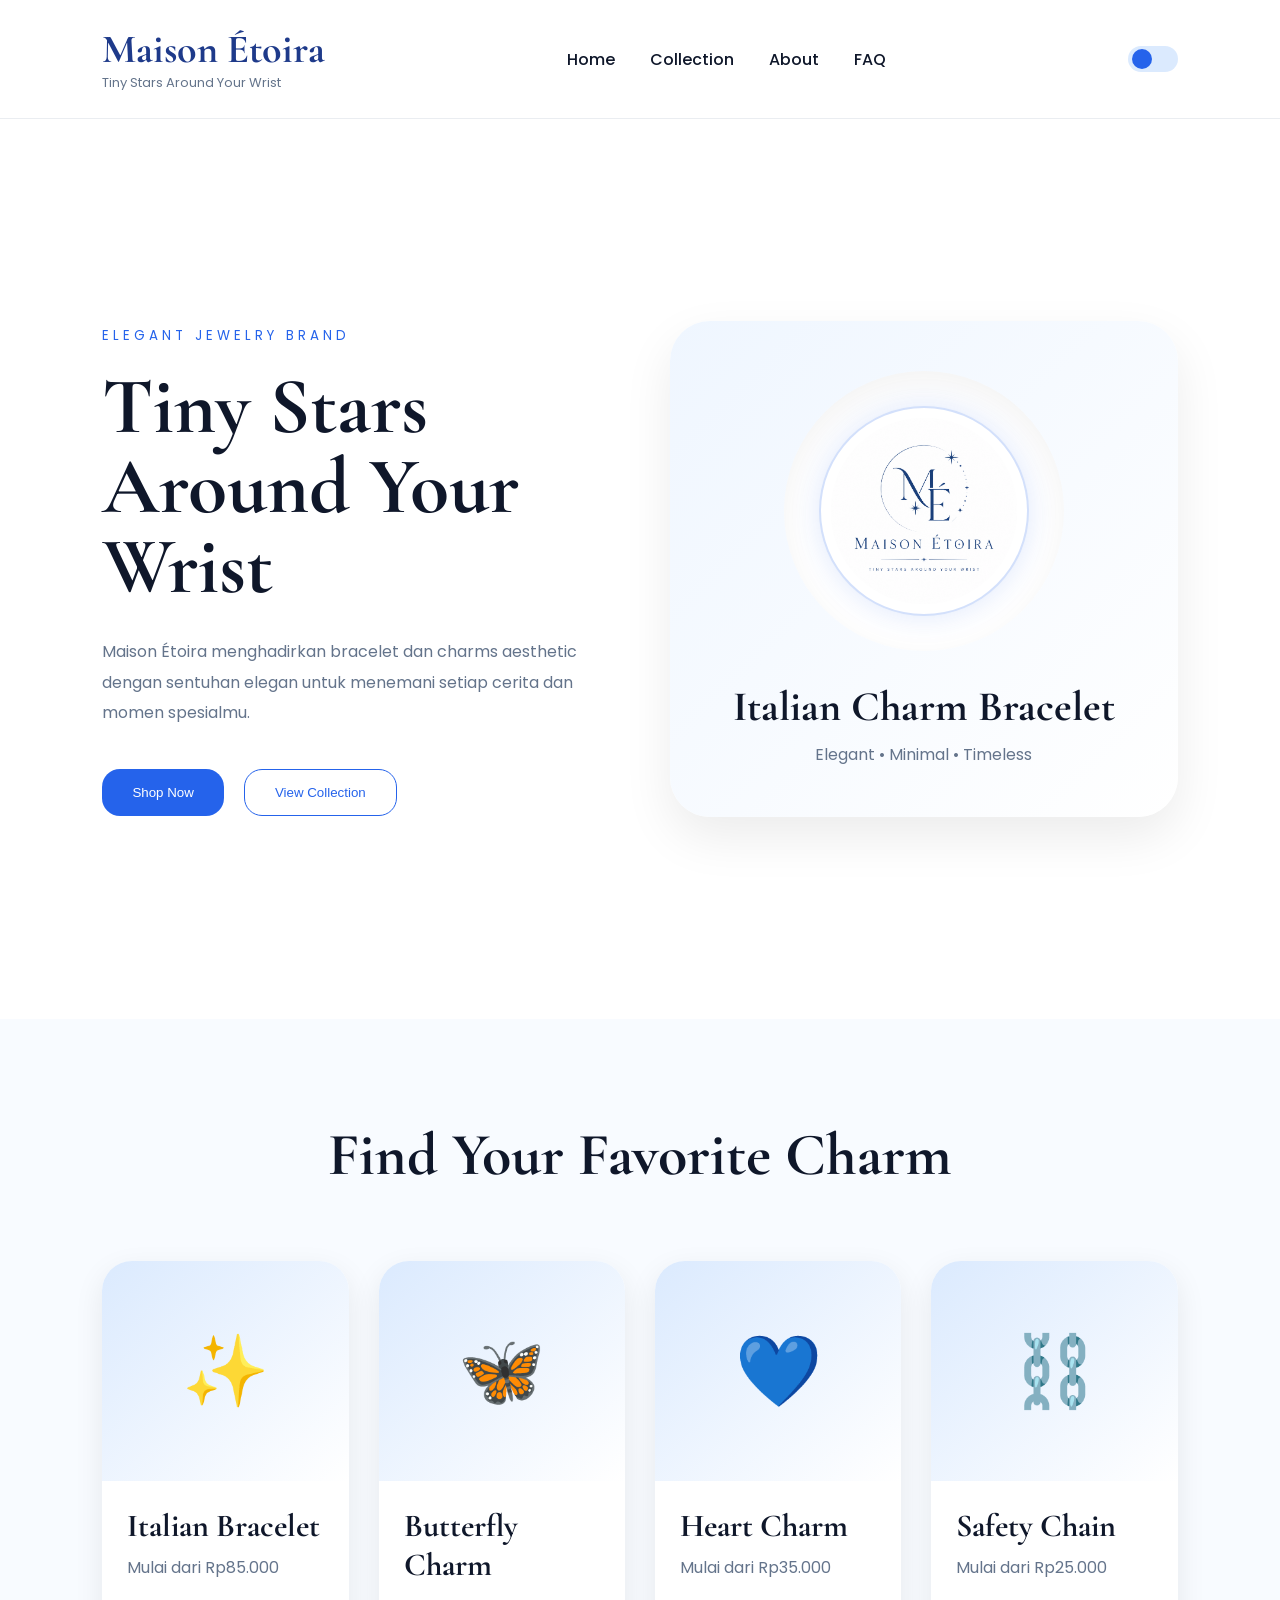
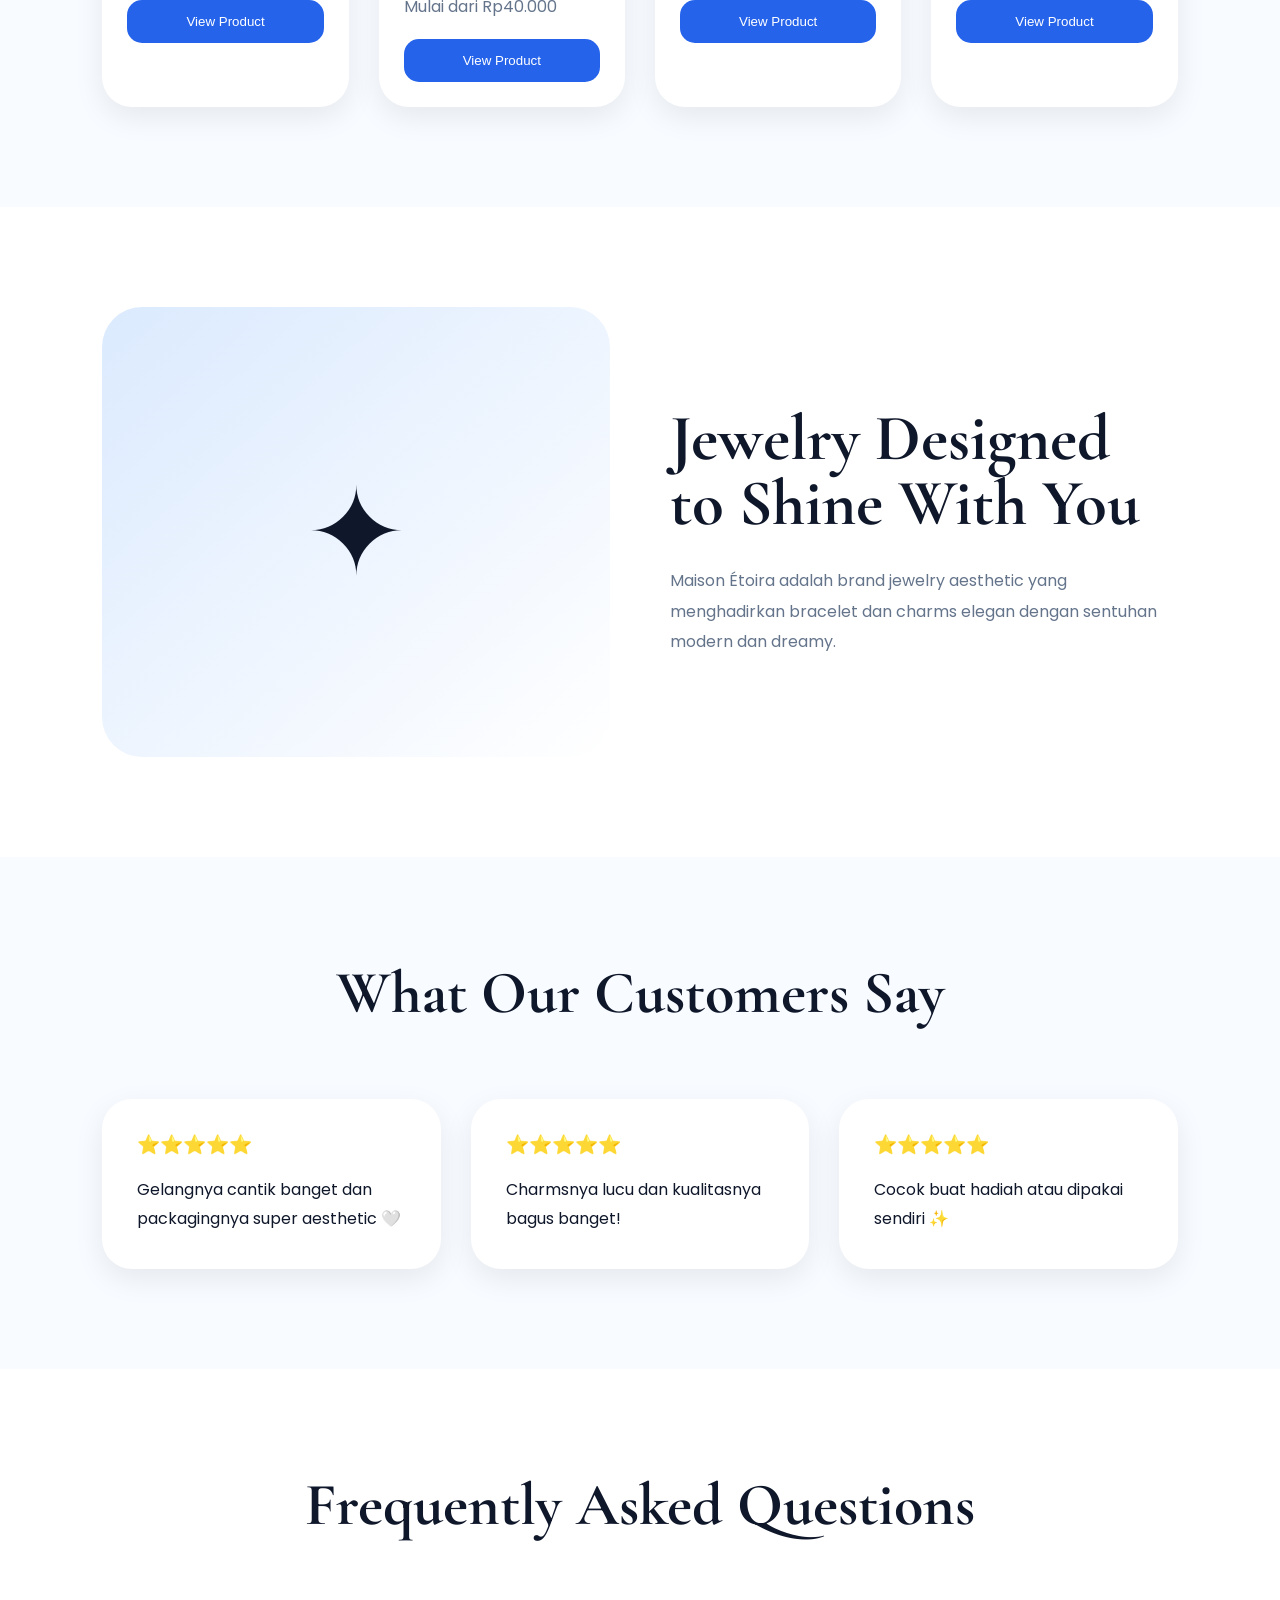
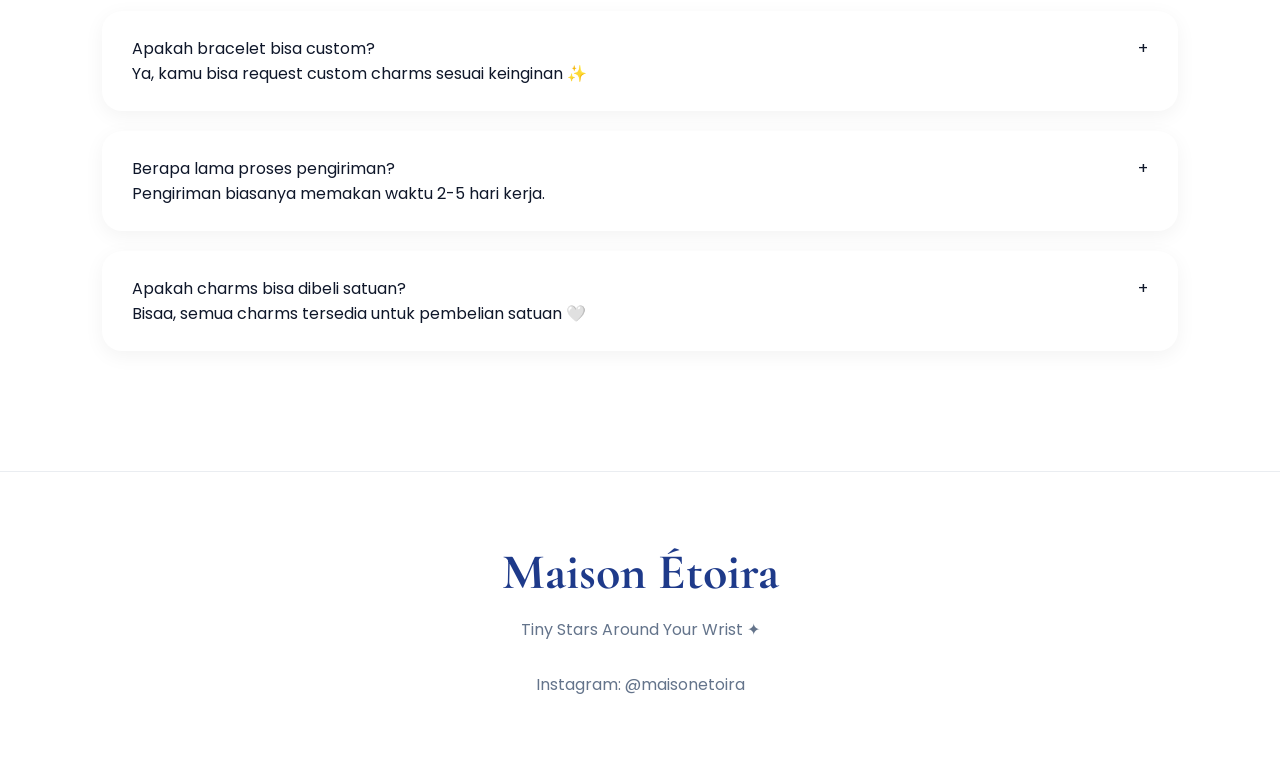
==== index.html @ dd7fa68a "Add files via upload" ====
<!DOCTYPE html>
<html lang="id">
<head>
  <meta charset="UTF-8">
  <meta name="viewport" content="width=device-width, initial-scale=1.0">

  <title>Maison Étoira</title>

  <link rel="preconnect" href="https://fonts.googleapis.com">
  <link rel="preconnect" href="https://fonts.gstatic.com" crossorigin>
  <link href="https://fonts.googleapis.com/css2?family=Cormorant+Garamond:wght@400;500;600;700&family=Poppins:wght@300;400;500;500&display=swap" rel="stylesheet">
  <link rel="stylesheet" href="style.css">
</head>
<body>
  <div id="loader">
    <img src="logo.png" alt="">
    <h2>Maison Étoira</h2>
  </div>
  <div class="stars"></div>
  <!-- Navbar -->
  <nav>
    <div class="logo">
      <h1>Maison Étoira</h1>
      <p>Tiny Stars Around Your Wrist</p>
    </div>
    <ul>
      <li><a href="#home">Home</a></li>
      <li><a href="#collection">Collection</a></li>
      <li><a href="#about">About</a></li>
      <li><a href="#faq">FAQ</a></li>
    </ul>
    <div class="toggle" onclick="toggleDarkMode()"></div>
  </nav>

  <!-- Hero -->
  <section class="hero" id="home">
    <div class="hero-text">
      <small>Elegant Jewelry Brand</small>
      <h2>
        Tiny Stars <br>
        Around Your Wrist
      </h2>
      <p>
        Maison Étoira menghadirkan bracelet dan charms aesthetic
        dengan sentuhan elegan untuk menemani setiap cerita dan
        momen spesialmu.
      </p>
      <div class="buttons">
        <button class="btn primary">
          Shop Now
        </button>
        <button class="btn secondary">
          View Collection
        </button>
      </div>
    </div>

    <!-- Hero Card -->
    <div class="hero-card">
      <div class="bracelet">
        <img src="logo.png" alt="Maison Étoira Logo">
      </div>
      <h3>
        Italian Charm Bracelet
      </h3>
      <p class="subtitle">
        Elegant • Minimal • Timeless
      </p>
    </div>
  </section>

  <!-- Collection -->
  <section class="collection" id="collection">
    <div class="title">
      <h2>Find Your Favorite Charm</h2>
    </div>
    <div class="cards">
      <div class="card">
        <div class="card-top">✨</div>
        <div class="card-content">
          <h3>Italian Bracelet</h3>
          <p>Mulai dari Rp85.000</p>
          <button>
            View Product
          </button>
        </div>
      </div>
      <div class="card">
        <div class="card-top">🦋</div>
        <div class="card-content">
          <h3>Butterfly Charm</h3>
          <p>Mulai dari Rp40.000</p>
          <button>
            View Product
          </button>
        </div>
      </div>
      <div class="card">
        <div class="card-top">💙</div>
        <div class="card-content">
          <h3>Heart Charm</h3>
          <p>Mulai dari Rp35.000</p>
          <button>
            View Product
          </button>
        </div>
      </div>
      <div class="card">
        <div class="card-top">⛓️</div>
        <div class="card-content">
          <h3>Safety Chain</h3>
          <p>Mulai dari Rp25.000</p>
          <button>
            View Product
          </button>
        </div>
      </div>
    </div>
  </section>

  <!-- About -->
  <section class="about" id="about">
    <div class="about-box">
      ✦
    </div>
    <div class="about-text">
      <h2>
        Jewelry Designed <br>
        to Shine With You
      </h2>
      <p>
        Maison Étoira adalah brand jewelry aesthetic yang
        menghadirkan bracelet dan charms elegan dengan
        sentuhan modern dan dreamy.
      </p>
    </div>
  </section>

  <!-- Reviews -->
  <section class="reviews">
    <div class="title">
      <h2>What Our Customers Say</h2>
    </div>
    <div class="review-grid">
      <div class="review">
        <h3>⭐️⭐️⭐️⭐️⭐️</h3>
        <p>
          Gelangnya cantik banget dan packagingnya
          super aesthetic 🤍
        </p>
      </div>
      <div class="review">
        <h3>⭐️⭐️⭐️⭐️⭐️</h3>
        <p>
          Charmsnya lucu dan kualitasnya bagus banget!
        </p>
      </div>
      <div class="review">
        <h3>⭐️⭐️⭐️⭐️⭐️</h3>
        <p>
          Cocok buat hadiah atau dipakai sendiri ✨
        </p>
      </div>
    </div>
  </section>

  <!-- FAQ -->
  <section class="faq" id="faq">
    <div class="title">
      <h2>Frequently Asked Questions</h2>
    </div>
    <div class="faq-box">
      <div class="faq-question">
        <span>Apakah bracelet bisa custom?</span>
        <span>+</span>
      </div>

      <div class="faq-answer">
        Ya, kamu bisa request custom charms sesuai keinginan ✨
      </div>
    </div>

    <div class="faq-box">
      <div class="faq-question">
        <span>Berapa lama proses pengiriman?</span>
        <span>+</span>
      </div>
      <div class="faq-answer">
       Pengiriman biasanya memakan waktu 2-5 hari kerja.
      </div>
    </div>

    <div class="faq-box">
      <div class="faq-question">
        <span>Apakah charms bisa dibeli satuan?</span>
        <span>+</span>
      </div>
      <div class="faq-answer">
       Bisaa, semua charms tersedia untuk pembelian satuan 🤍
      </div>
    </div>
  </section>

  <!-- Footer -->
  <footer>
    <h2>Maison Étoira</h2>
    <p>
      Tiny Stars Around Your Wrist ✦
    </p>
    <p class="ig">
      Instagram: @maisonetoira
    </p>
  </footer>
  <script src="script.js"></script>
</body>
</html>
---- style.css ----
*{
  margin:0;
  padding:0;
  box-sizing:border-box;
  scroll-behavior:smooth;
}

body{
  font-family:'Poppins',sans-serif;
  background:white;
  color:#0f172a;
  transition:
  background 0.5s ease,
  color 0.5s ease;
}

body.dark{
  background:#050b18;
  color:white;
}

h1,h2,h3{
  font-family:'Cormorant Garamond',serif;
}

nav{
  display:flex;
  justify-content:space-between;
  align-items:center;
  padding:25px 8%;
  border-bottom:1px solid rgba(148,163,184,0.2);
  position:sticky;
  top:0;
  background:rgba(255,255,255,0.8);
  backdrop-filter:blur(12px);
  z-index:100;
}

body.dark nav{
  background:rgba(5,11,24,0.8);
}

.logo h1{
  font-size:40px;
  color:#1e3a8a;
}

body.dark .logo h1{
  color:#bfdbfe;
}

.logo p{
  font-size:13px;
  color:#64748b;
}

nav ul{
  display:flex;
  gap:35px;
  list-style:none;
}

nav ul li a{
  text-decoration:none;
  color:inherit;
  font-weight:500;
}

.toggle{
  width:50px;
  height:26px;
  border-radius:999px;
  background:#dbeafe;
  cursor:pointer;
  position:relative;
}

.toggle::before{
  content:'';
  width:20px;
  height:20px;
  border-radius:50%;
  background:#2563eb;
  position:absolute;
  top:3px;
  left:4px;
  transition:0.3s;
}

body.dark .toggle::before{
  transform:translateX(22px);
}

.hero{
  min-height:100vh;
  display:grid;
  grid-template-columns:repeat(auto-fit,minmax(320px,1fr));
  align-items:center;
  gap:60px;
  padding:80px 8%;
}

.hero-text small{
  letter-spacing:4px;
  text-transform:uppercase;
  color:#2563eb;
}

.hero-text h2{
  font-size:80px;
  line-height:1;
  margin-top:20px;
}

.hero-text p{
  margin-top:30px;
  line-height:1.9;
  color:#64748b;
  max-width:600px;
}

body.dark .hero-text p{
  color:#cbd5e1;
}

.buttons{
  display:flex;
  gap:20px;
  margin-top:40px;
  flex-wrap:wrap;
}

.btn{
  padding:15px 30px;
  border-radius:18px;
  border:none;
  cursor:pointer;
  font-weight:500;
}

.primary{
  background:#2563eb;
  color:white;
}

.secondary{
  background:transparent;
  border:1px solid #2563eb;
  color:#2563eb;
}

.hero-card{
  background:linear-gradient(to bottom right,#eff6ff,#ffffff);
  border-radius:40px;
  padding:50px;
  text-align:center;
  box-shadow:0 20px 50px rgba(0,0,0,0.08);
}

body.dark .hero-card{
  background:linear-gradient(to bottom right,#081224,#0d1830);
}

.bracelet{
  width:280px;
  height:280px;
  border-radius:50%;
  background:white;
  margin:auto;
  display:flex;
  justify-content:center;
  align-items:center;
  box-shadow:inset 0 10px 30px rgba(0,0,0,0.05);
}

body.dark .bracelet{
  background:#13203b;
}

.bracelet img{
  width:75%;
  aspect-ratio:1/1;
  object-fit:cover;
  border-radius:50%;
  padding:10px;
  background:white;
  border:2px solid rgba(37,99,235,0.2);
  box-shadow:0 0 30px rgba(37,99,235,0.15);
}

body.dark .bracelet img{
  background:#0f172a;
}

.hero-card h3{
  margin-top:30px;
  font-size:42px;
}

.subtitle{
  margin-top:10px;
  color:#64748b;
}

.collection{
  padding:100px 8%;
  background:#eff6ff70;
}

body.dark .collection{
  background:#071120;
}

.title{
  text-align:center;
  margin-bottom:70px;
}

.title h2{
  font-size:60px;
}

.cards{
  display:grid;
  grid-template-columns:repeat(auto-fit,minmax(240px,1fr));
  gap:30px;
}

.card{
  background:white;
  border-radius:30px;
  overflow:hidden;
  box-shadow:0 10px 30px rgba(0,0,0,0.08);
  transition:0.3s;
}

body.dark .card{
  background:#0d1830;
}

.card:hover{
  transform:translateY(-10px);
}

.card-top{
  height:220px;
  display:flex;
  justify-content:center;
  align-items:center;
  font-size:70px;
  background:linear-gradient(to bottom right,#dbeafe,#fff);
}

body.dark .card-top{
  background:linear-gradient(to bottom right,#0f1e3a,#081224);
}

.card-content{
  padding:25px;
}

.card-content h3{
  font-size:32px;
}

.card-content p{
  margin-top:10px;
  color:#64748b;
}

.card-content button{
  width:100%;
  margin-top:20px;
  padding:14px;
  border:none;
  border-radius:15px;
  background:#2563eb;
  color:white;
  cursor:pointer;
}

.about{
  padding:100px 8%;
  display:grid;
  grid-template-columns:repeat(auto-fit,minmax(320px,1fr));
  gap:60px;
  align-items:center;
}

.about-box{
  height:450px;
  border-radius:40px;
  display:flex;
  justify-content:center;
  align-items:center;
  font-size:120px;
  background:linear-gradient(to bottom right,#dbeafe,#fff);
}

body.dark .about-box{
  background:linear-gradient(to bottom right,#0f1e3a,#081224);
}

.about-text h2{
  font-size:65px;
  line-height:1;
}

.about-text p{
  margin-top:30px;
  line-height:1.9;
  color:#64748b;
}

body.dark .about-text p{
  color:#cbd5e1;
}

.reviews{
  padding:100px 8%;
  background:#eff6ff70;
}

body.dark .reviews{
  background:#071120;
}

.review-grid{
  display:grid;
  grid-template-columns:repeat(auto-fit,minmax(280px,1fr));
  gap:30px;
}

.review{
  background:white;
  padding:35px;
  border-radius:30px;
  box-shadow:0 10px 30px rgba(0,0,0,0.08);
}

body.dark .review{
  background:#0d1830;
}

.review p{
  margin-top:20px;
  line-height:1.8;
}

.faq{
  padding:100px 8%;
}

.faq-box{
  background:white;
  padding:25px 30px;
  border-radius:20px;
  margin-bottom:20px;
  box-shadow:0 5px 20px rgba(0,0,0,0.05);
}

.faq-question{
  display:flex;
  justify-content:space-between;
  align-items:center;
  cursor:pointer;
}

body.dark .faq-box{
  background:#0d1830;
}

footer{
  padding:70px 8%;
  text-align:center;
  border-top:1px solid rgba(148,163,184,0.2);
}

footer h2{
  font-size:50px;
  color:#1e3a8a;
}

body.dark footer h2{
  color:#bfdbfe;
}

footer p{
  margin-top:15px;
  color:#64748b;
}

.ig{
  margin-top:30px;
}

@media(max-width:768px){

  nav ul{
    display:none;
  }

  .hero-text h2,
  .about-text h2,
  .title h2{
    font-size:50px;
  }

  /* FLOATING STARS */
.stars{
  position:fixed;
  inset:0;
  width:100%;
  height:100%;
  pointer-events:none;
  z-index:-1;
  overflow:hidden;
}

.stars::before,
.stars::after{
  content:'';
  position:absolute;
  width:200%;
  height:200%;
  background-image:
    radial-gradient(white 1px, transparent 1px);
  background-size:50px 50px;
  opacity:0.15;
  animation:moveStars 120s linear infinite;
}

.stars::after{
  animation-direction:reverse;
  opacity:0.08;
}

@keyframes moveStars{
  from{
    transform:translateY(0);
  }
  to{
    transform:translateY(-500px);
  }
}

/* LOADER */

#loader{
  position:fixed;
  inset:0;
  background:#050b18;
  display:flex;
  flex-direction:column;
  justify-content:center;
  align-items:center;
  gap:20px;
  z-index:9999;
  transition:1s;
}

#loader img{
  width:120px;
  border-radius:50%;
  animation:pulse 2s infinite;
}

#loader h2{
  color:white;
  font-size:50px;
}

@keyframes pulse{
  0%{
    transform:scale(1);
  }
  50%{
    transform:scale(1.05);
  }
  100%{
    transform:scale(1);
  }
}

.faq-question{
  display:flex;
  justify-content:space-between;
  align-items:center;

  cursor:pointer;
}

.faq-answer{
  max-height:0;
  overflow:hidden;
  transition:0.4s ease;
  margin-top:0;
  color:#64748b;
}

.faq-box.active .faq-answer{
  max-height:200px;
  margin-top:20px;
}
}
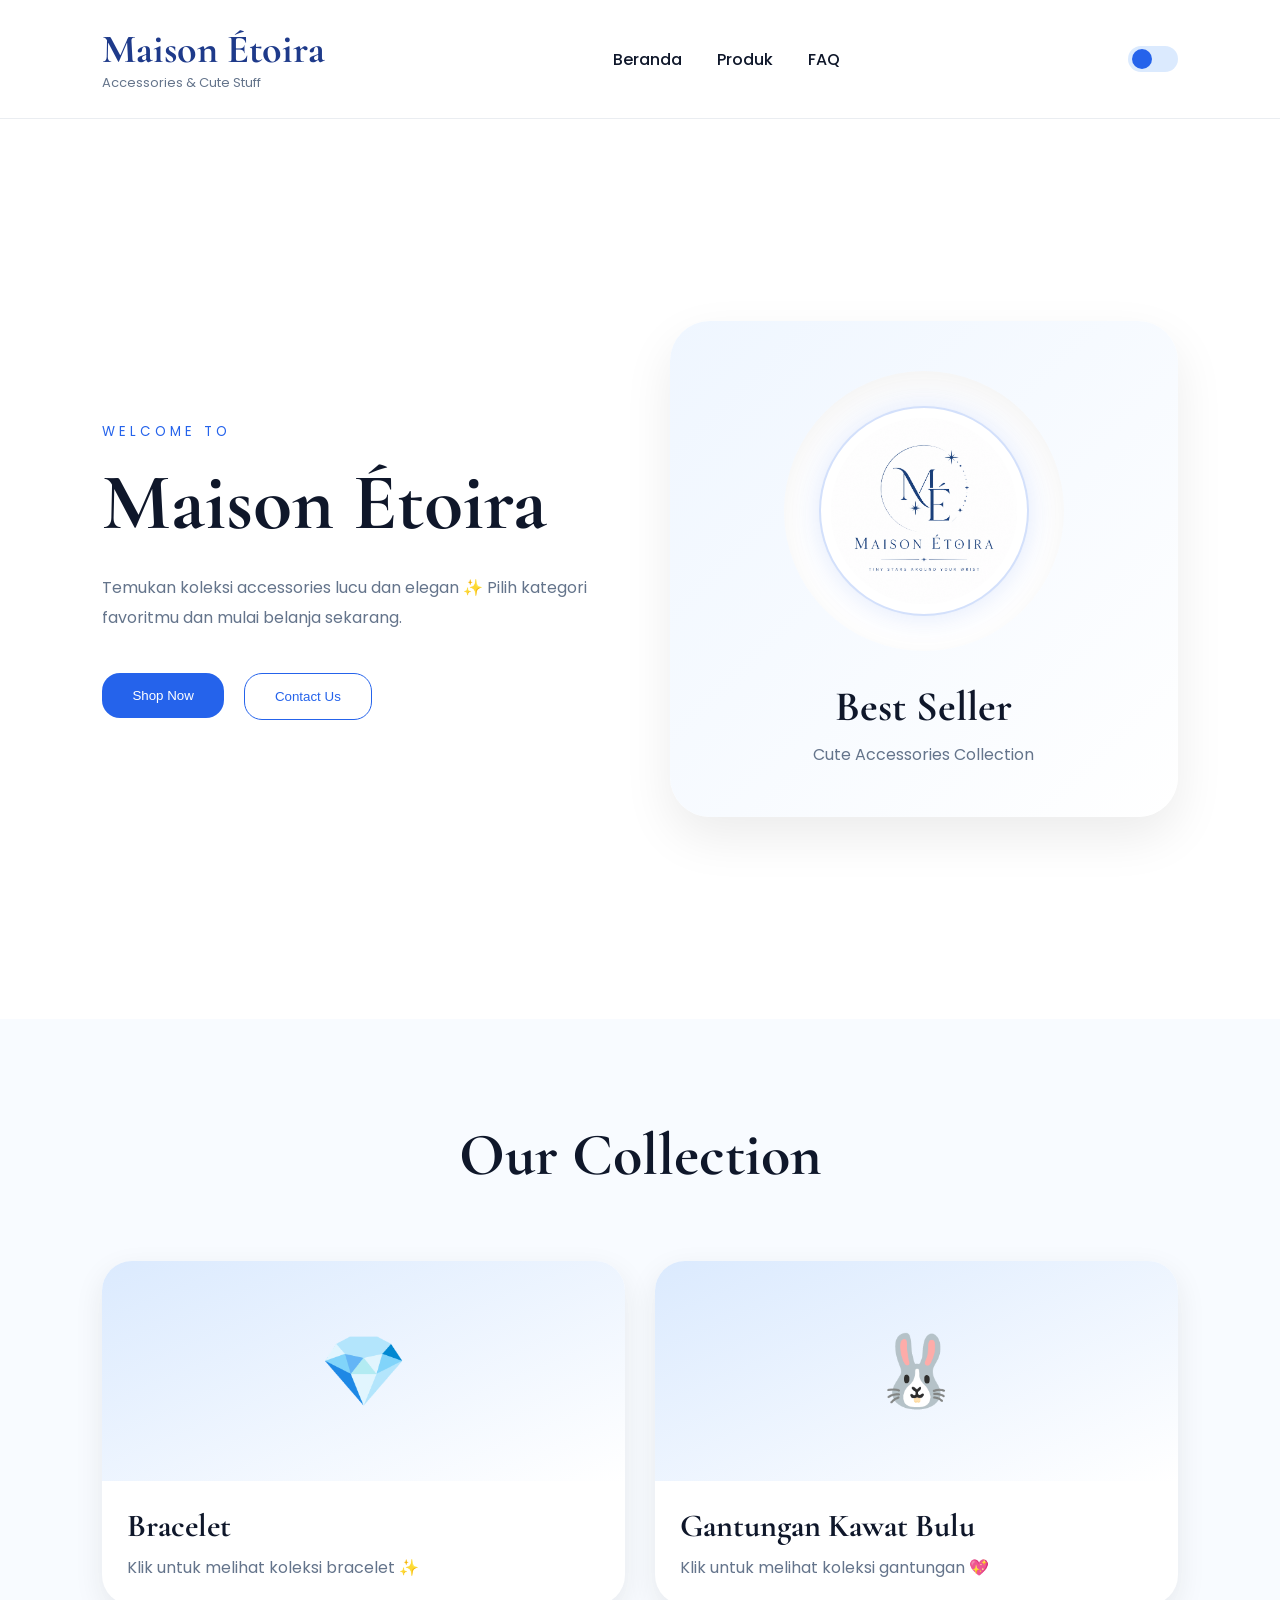
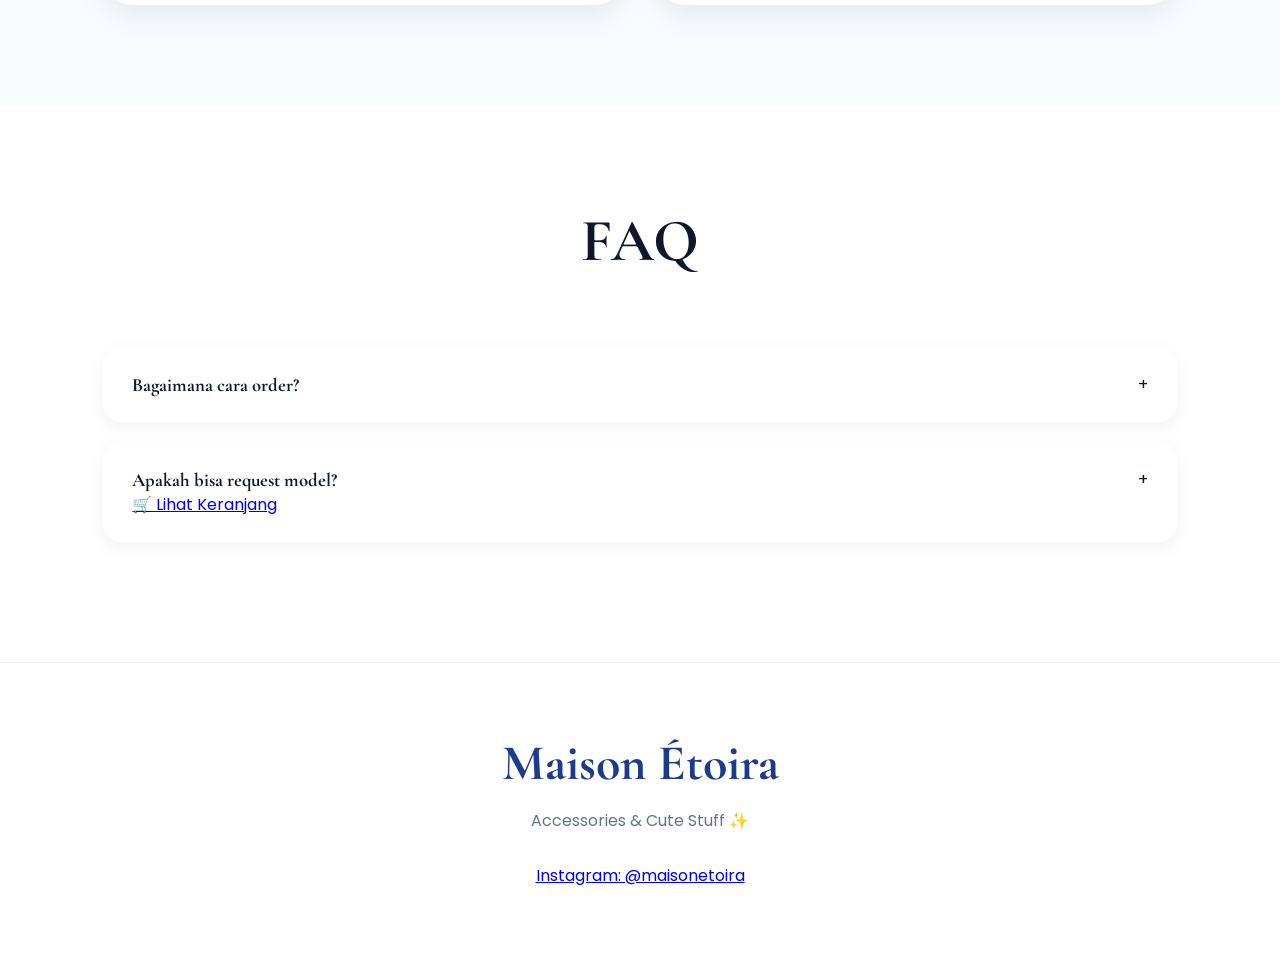
==== commit ff197461: "mengupdate semuanya" ====
--- a/index.html
+++ b/index.html
@@ -3,214 +3,135 @@
 <head>
   <meta charset="UTF-8">
   <meta name="viewport" content="width=device-width, initial-scale=1.0">
-
   <title>Maison Étoira</title>
-
-  <link rel="preconnect" href="https://fonts.googleapis.com">
-  <link rel="preconnect" href="https://fonts.gstatic.com" crossorigin>
-  <link href="https://fonts.googleapis.com/css2?family=Cormorant+Garamond:wght@400;500;600;700&family=Poppins:wght@300;400;500;500&display=swap" rel="stylesheet">
   <link rel="stylesheet" href="style.css">
+  <link href="https://fonts.googleapis.com/css2?family=Poppins:wght@300;400;500;600&family=Cormorant+Garamond:wght@500;700&display=swap" rel="stylesheet">
 </head>
 <body>
-  <div id="loader">
-    <img src="logo.png" alt="">
+
+<!-- Loader -->
+<div id="loader">
+  <img src="logo.png" alt="Logo">
+  <h2>Maison Étoira</h2>
+</div>
+<div class="stars"></div>
+
+<!-- Navbar -->
+<nav>
+  <div class="logo">
+    <h1>Maison Étoira</h1>
+    <p>Accessories & Cute Stuff</p>
+  </div>
+
+  <ul>
+    <li><a href="#home">Beranda</a></li>
+    <li><a href="#produk">Produk</a></li>
+    <li><a href="#faq">FAQ</a></li>
+  </ul>
+
+  <div class="toggle" onclick="toggleTheme()"></div>
+</nav>
+
+<!-- Hero -->
+<section class="hero" id="home">
+  <div class="hero-text">
+    <small>WELCOME TO</small>
     <h2>Maison Étoira</h2>
+    <p>
+      Temukan koleksi accessories lucu dan elegan ✨  
+      Pilih kategori favoritmu dan mulai belanja sekarang.
+    </p>
+
+    <div class="buttons">
+      <a href="#produk"><button class="btn primary">Shop Now</button></a>
+      <a href="https://wa.me/message/4MRMQU22PR3TA1" target="_blank">
+        <button class="btn secondary">Contact Us</button>
+      </a>
+    </div>
   </div>
-  <div class="stars"></div>
-  <!-- Navbar -->
-  <nav>
-    <div class="logo">
-      <h1>Maison Étoira</h1>
-      <p>Tiny Stars Around Your Wrist</p>
+
+  <div class="hero-card">
+    <div class="bracelet">
+      <img src="logo.png" alt="Maison Étoira Logo">
     </div>
-    <ul>
-      <li><a href="#home">Home</a></li>
-      <li><a href="#collection">Collection</a></li>
-      <li><a href="#about">About</a></li>
-      <li><a href="#faq">FAQ</a></li>
-    </ul>
-    <div class="toggle" onclick="toggleDarkMode()"></div>
-  </nav>
+    <h3>Best Seller</h3>
+    <p class="subtitle">Cute Accessories Collection</p>
+  </div>
+</section>
 
-  <!-- Hero -->
-  <section class="hero" id="home">
-    <div class="hero-text">
-      <small>Elegant Jewelry Brand</small>
-      <h2>
-        Tiny Stars <br>
-        Around Your Wrist
-      </h2>
-      <p>
-        Maison Étoira menghadirkan bracelet dan charms aesthetic
-        dengan sentuhan elegan untuk menemani setiap cerita dan
-        momen spesialmu.
-      </p>
-      <div class="buttons">
-        <button class="btn primary">
-          Shop Now
-        </button>
-        <button class="btn secondary">
-          View Collection
-        </button>
+<!-- Produk -->
+<section class="collection" id="produk">
+  <div class="title">
+    <h2>Our Collection</h2>
+  </div>
+
+  <div class="cards">
+
+    <!-- Bracelet -->
+    <div class="card" onclick="window.location.href='bracelet.html'" style="cursor:pointer;">
+      <div class="card-top">💎</div>
+      <div class="card-content">
+        <h3>Bracelet</h3>
+        <p>Klik untuk melihat koleksi bracelet ✨</p>
       </div>
     </div>
 
-    <!-- Hero Card -->
-    <div class="hero-card">
-      <div class="bracelet">
-        <img src="logo.png" alt="Maison Étoira Logo">
-      </div>
-      <h3>
-        Italian Charm Bracelet
-      </h3>
-      <p class="subtitle">
-        Elegant • Minimal • Timeless
-      </p>
-    </div>
-  </section>
-
-  <!-- Collection -->
-  <section class="collection" id="collection">
-    <div class="title">
-      <h2>Find Your Favorite Charm</h2>
-    </div>
-    <div class="cards">
-      <div class="card">
-        <div class="card-top">✨</div>
-        <div class="card-content">
-          <h3>Italian Bracelet</h3>
-          <p>Mulai dari Rp85.000</p>
-          <button>
-            View Product
-          </button>
-        </div>
-      </div>
-      <div class="card">
-        <div class="card-top">🦋</div>
-        <div class="card-content">
-          <h3>Butterfly Charm</h3>
-          <p>Mulai dari Rp40.000</p>
-          <button>
-            View Product
-          </button>
-        </div>
-      </div>
-      <div class="card">
-        <div class="card-top">💙</div>
-        <div class="card-content">
-          <h3>Heart Charm</h3>
-          <p>Mulai dari Rp35.000</p>
-          <button>
-            View Product
-          </button>
-        </div>
-      </div>
-      <div class="card">
-        <div class="card-top">⛓️</div>
-        <div class="card-content">
-          <h3>Safety Chain</h3>
-          <p>Mulai dari Rp25.000</p>
-          <button>
-            View Product
-          </button>
-        </div>
-      </div>
-    </div>
-  </section>
-
-  <!-- About -->
-  <section class="about" id="about">
-    <div class="about-box">
-      ✦
-    </div>
-    <div class="about-text">
-      <h2>
-        Jewelry Designed <br>
-        to Shine With You
-      </h2>
-      <p>
-        Maison Étoira adalah brand jewelry aesthetic yang
-        menghadirkan bracelet dan charms elegan dengan
-        sentuhan modern dan dreamy.
-      </p>
-    </div>
-  </section>
-
-  <!-- Reviews -->
-  <section class="reviews">
-    <div class="title">
-      <h2>What Our Customers Say</h2>
-    </div>
-    <div class="review-grid">
-      <div class="review">
-        <h3>⭐️⭐️⭐️⭐️⭐️</h3>
-        <p>
-          Gelangnya cantik banget dan packagingnya
-          super aesthetic 🤍
-        </p>
-      </div>
-      <div class="review">
-        <h3>⭐️⭐️⭐️⭐️⭐️</h3>
-        <p>
-          Charmsnya lucu dan kualitasnya bagus banget!
-        </p>
-      </div>
-      <div class="review">
-        <h3>⭐️⭐️⭐️⭐️⭐️</h3>
-        <p>
-          Cocok buat hadiah atau dipakai sendiri ✨
-        </p>
-      </div>
-    </div>
-  </section>
-
-  <!-- FAQ -->
-  <section class="faq" id="faq">
-    <div class="title">
-      <h2>Frequently Asked Questions</h2>
-    </div>
-    <div class="faq-box">
-      <div class="faq-question">
-        <span>Apakah bracelet bisa custom?</span>
-        <span>+</span>
-      </div>
-
-      <div class="faq-answer">
-        Ya, kamu bisa request custom charms sesuai keinginan ✨
+    <!-- Gantungan -->
+    <div class="card" onclick="window.location.href='gantungan.html'" style="cursor:pointer;">
+      <div class="card-top">🐰</div>
+      <div class="card-content">
+        <h3>Gantungan Kawat Bulu</h3>
+        <p>Klik untuk melihat koleksi gantungan 💖</p>
       </div>
     </div>
 
-    <div class="faq-box">
-      <div class="faq-question">
-        <span>Berapa lama proses pengiriman?</span>
-        <span>+</span>
-      </div>
-      <div class="faq-answer">
-       Pengiriman biasanya memakan waktu 2-5 hari kerja.
-      </div>
+  </div>
+</section>
+
+<!-- FAQ -->
+<section class="faq" id="faq">
+  <div class="title">
+    <h2>FAQ</h2>
+  </div>
+
+  <div class="faq-box">
+    <div class="faq-question">
+      <h3>Bagaimana cara order?</h3>
+      <span>+</span>
     </div>
+    <div class="faq-answer">
+      Pilih kategori, pilih produk, atur jumlah pesanan, lalu checkout via WhatsApp.
+    </div>
+  </div>
 
-    <div class="faq-box">
-      <div class="faq-question">
-        <span>Apakah charms bisa dibeli satuan?</span>
-        <span>+</span>
-      </div>
-      <div class="faq-answer">
-       Bisaa, semua charms tersedia untuk pembelian satuan 🤍
-      </div>
+  <div class="faq-box">
+    <div class="faq-question">
+      <h3>Apakah bisa request model?</h3>
+      <span>+</span>
     </div>
-  </section>
+    <div class="faq-answer">
+      Bisa, langsung chat admin lewat WhatsApp ya ✨
+    </div>
+    <div class="cart-button-container">
+      <a href="cart.html" class="cart-btn">🛒 Lihat Keranjang</a>
+    </div>
+  </div>
+</section>
 
-  <!-- Footer -->
-  <footer>
-    <h2>Maison Étoira</h2>
+<!-- Footer -->
+<footer>
+  <h2>Maison Étoira</h2>
+  <p>Accessories & Cute Stuff ✨</p>
+  <div class="ig">
     <p>
-      Tiny Stars Around Your Wrist ✦
+      <a href="https://www.instagram.com/maisonetoira?igsh=MWc5bmFlcWE3bjVnZw==" target="_blank">
+        Instagram: @maisonetoira
+      </a>
     </p>
-    <p class="ig">
-      Instagram: @maisonetoira
-    </p>
-  </footer>
-  <script src="script.js"></script>
+  </div>
+</footer>
+
+<script src="script.js"></script>
+
 </body>
 </html>
--- a/style.css
+++ b/style.css
@@ -406,7 +406,9 @@
     font-size:50px;
   }
 
-  /* FLOATING STARS */
+}
+
+/* FLOATING STARS */
 .stars{
   position:fixed;
   inset:0;
@@ -423,8 +425,7 @@
   position:absolute;
   width:200%;
   height:200%;
-  background-image:
-    radial-gradient(white 1px, transparent 1px);
+  background-image: radial-gradient(white 1px, transparent 1px);
   background-size:50px 50px;
   opacity:0.15;
   animation:moveStars 120s linear infinite;
@@ -445,7 +446,6 @@
 }
 
 /* LOADER */
-
 #loader{
   position:fixed;
   inset:0;
@@ -456,7 +456,8 @@
   align-items:center;
   gap:20px;
   z-index:9999;
-  transition:1s;
+  /*transition:1s;*/
+  transition:opacity 1s ease, visibility 1s ease;
 }
 
 #loader img{
@@ -482,11 +483,11 @@
   }
 }
 
+/* FAQ */
 .faq-question{
   display:flex;
   justify-content:space-between;
   align-items:center;
-
   cursor:pointer;
 }
 
@@ -502,4 +503,100 @@
   max-height:200px;
   margin-top:20px;
 }
+
+/* CART PAGE */
+.cart-container{
+  max-width:800px;
+  margin:40px auto;
+  padding:20px;
+}
+
+.cart-item{
+  display:flex;
+  align-items:center;
+  gap:20px;
+  background:white;
+  padding:20px;
+  margin-bottom:20px;
+  border-radius:15px;
+  box-shadow:0 4px 10px rgba(0,0,0,0.08);
+}
+
+body.dark .cart-item{
+  background:#0d1830;
+}
+
+.cart-item img{
+  width:100px;
+  height:100px;
+  object-fit:cover;
+  border-radius:10px;
+}
+
+.cart-item h3{
+  margin-bottom:8px;
+}
+
+.cart-item button{
+  background:#d9534f;
+  color:white;
+  border:none;
+  padding:10px 15px;
+  border-radius:8px;
+  cursor:pointer;
+}
+
+.cart-item button:hover{
+  background:#c9302c;
+}
+
+/* tombol kembali belanja */
+.back-btn{
+  display:inline-block;
+  padding:12px 20px;
+  background:#2563eb;
+  color:white;
+  text-decoration:none;
+  border-radius:12px;
+  transition:0.3s;
+}
+
+.back-btn:hover{
+  opacity:0.9;
+}
+
+body.dark .back-btn{
+  background:#1e3a8a;
+  color:white;
+}
+
+/* tombol checkout / WA */
+.checkout-btn{
+  width:100%;
+  padding:15px;
+  background:#2563eb;
+  color:white;
+  border:none;
+  border-radius:12px;
+  font-size:18px;
+  cursor:pointer;
+  margin-top:20px;
+  transition:0.3s;
+}
+
+.checkout-btn:hover{
+  opacity:0.9;
+}
+
+body.dark .checkout-btn{
+  background:#1e40af;
+  color:white;
+}
+
+/* responsive cart */
+@media(max-width:768px){
+  .cart-item{
+    flex-direction:column;
+    text-align:center;
+  }
 }
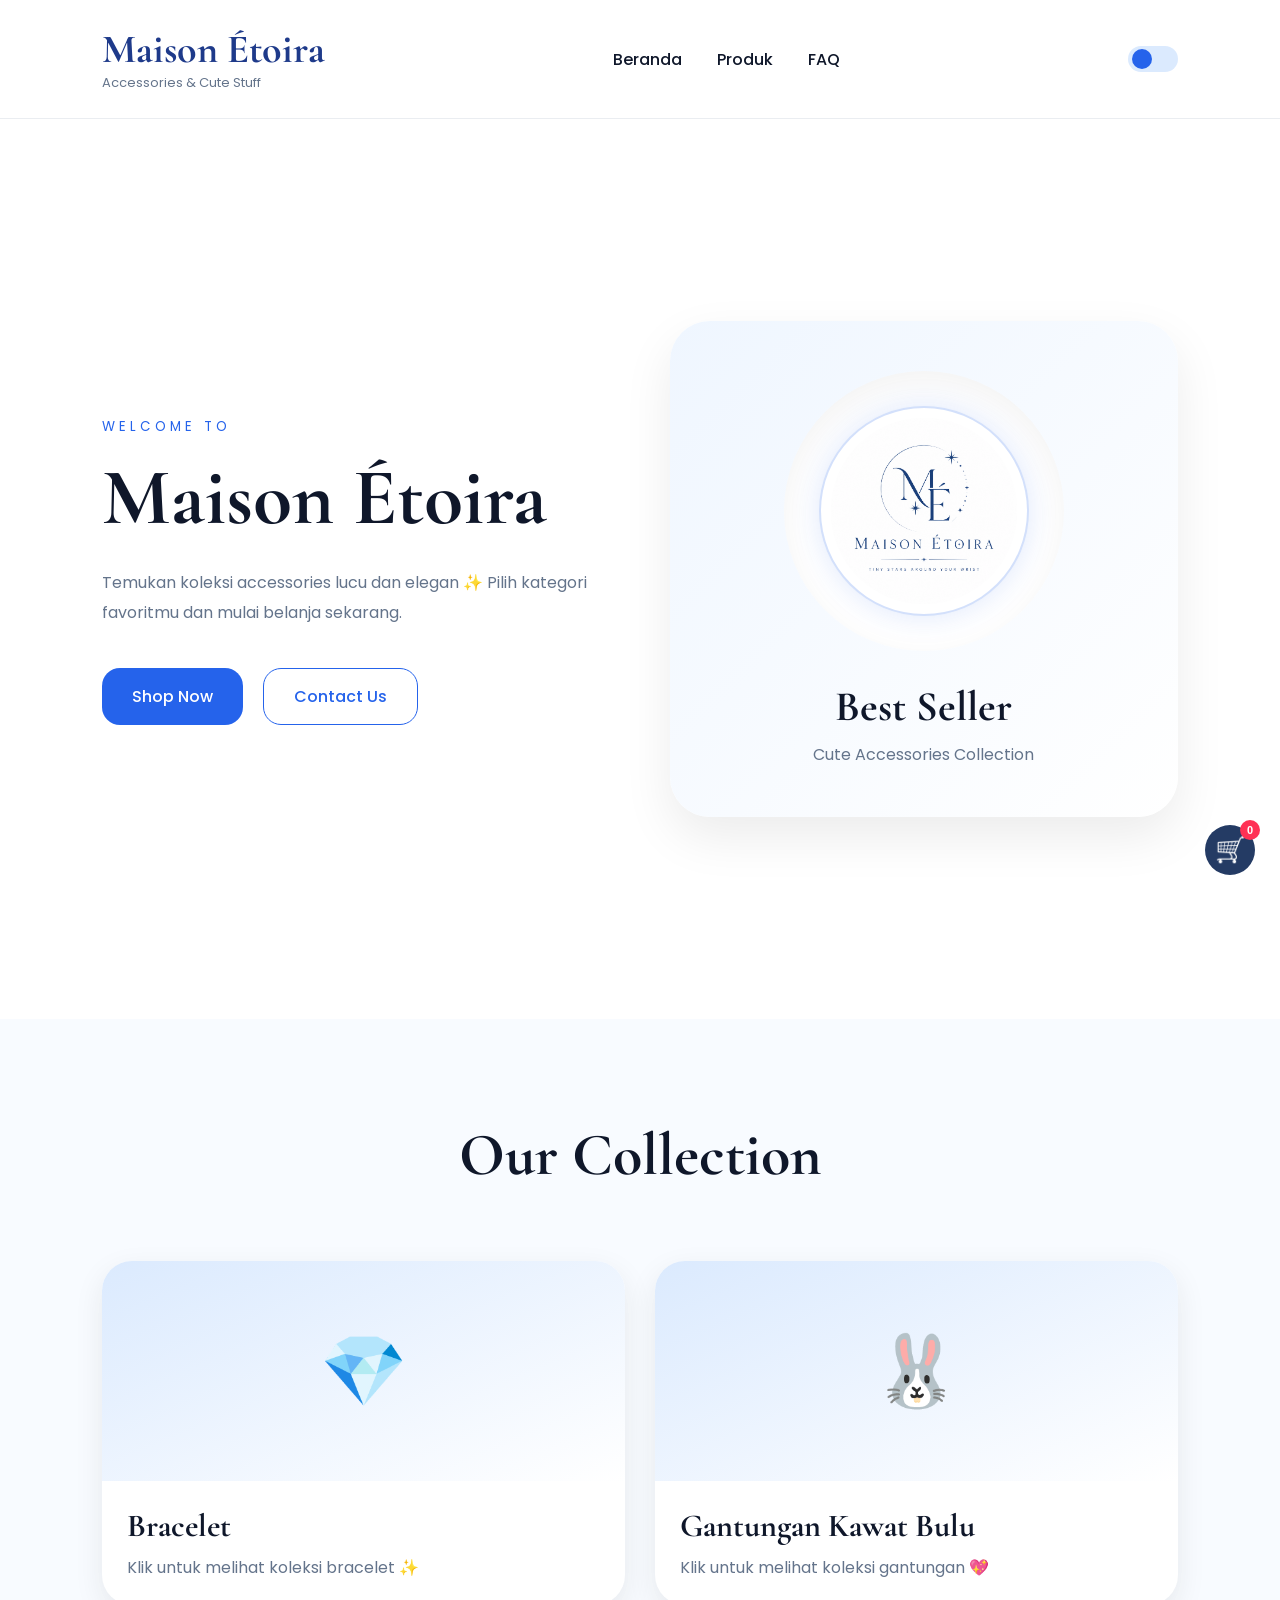
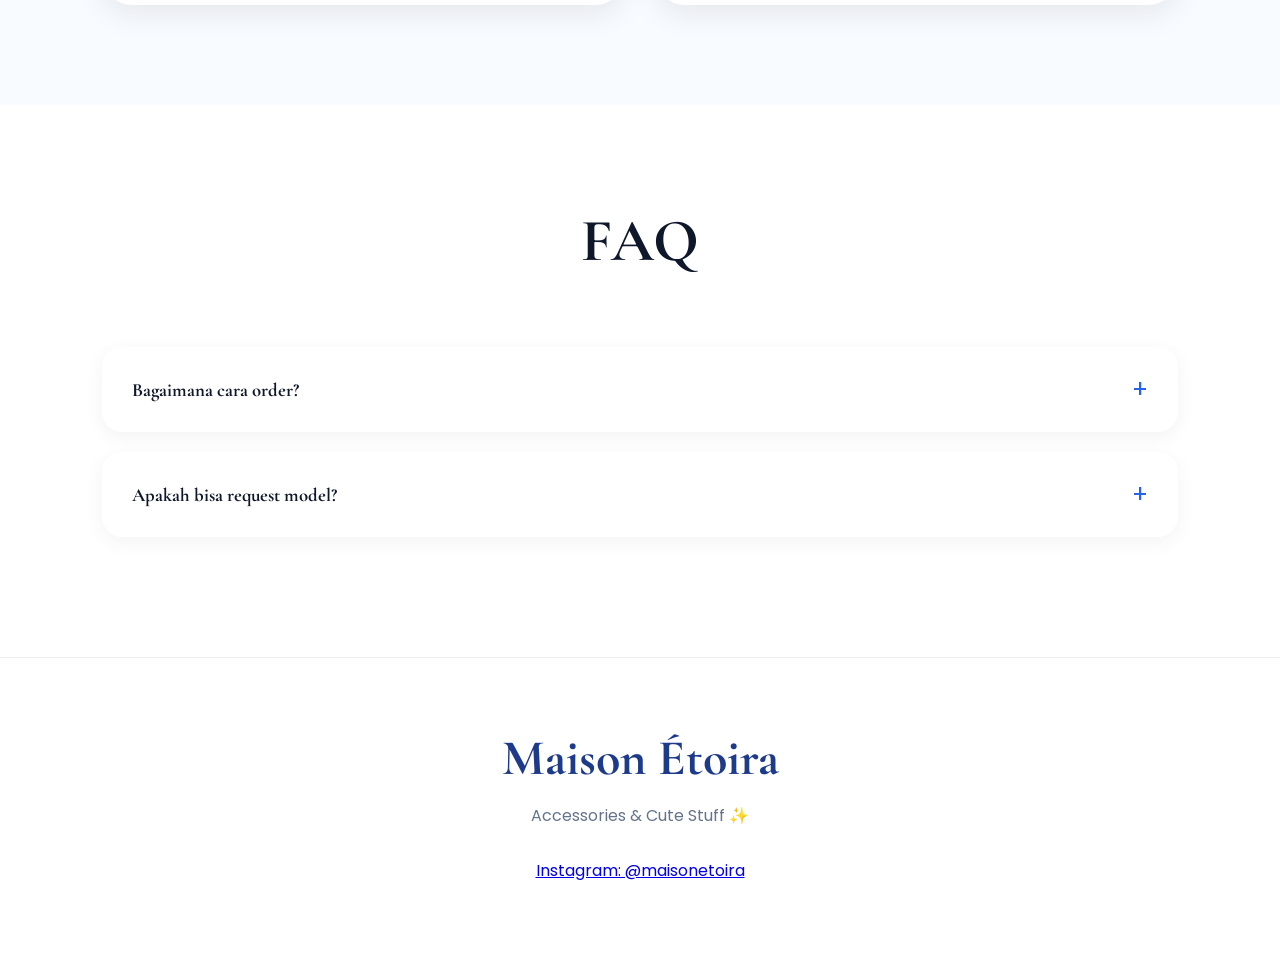
==== commit 668f73cb: "update boss" ====
--- a/index.html
+++ b/index.html
@@ -23,13 +23,24 @@
     <p>Accessories & Cute Stuff</p>
   </div>
 
-  <ul>
+  <ul class="nav-menu">
     <li><a href="#home">Beranda</a></li>
     <li><a href="#produk">Produk</a></li>
     <li><a href="#faq">FAQ</a></li>
   </ul>
 
-  <div class="toggle" onclick="toggleTheme()"></div>
+  <div class="nav-actions">
+    <div class="toggle"
+         onclick="toggleTheme()"
+         title="Ganti tema">
+    </div>
+
+    <button class="menu-button"
+            onclick="toggleMenu()"
+            aria-label="Buka menu">
+      ☰
+    </button>
+  </div>
 </nav>
 
 <!-- Hero -->
@@ -43,9 +54,15 @@
     </p>
 
     <div class="buttons">
-      <a href="#produk"><button class="btn primary">Shop Now</button></a>
-      <a href="https://wa.me/message/4MRMQU22PR3TA1" target="_blank">
-        <button class="btn secondary">Contact Us</button>
+      <a href="#produk" class="btn primary">
+        Shop Now
+      </a>
+
+      <a href="https://wa.me/message/4MRMQU22PR3TA1"
+        target="_blank"
+        rel="noopener noreferrer"
+        class="btn secondary">
+        Contact Us
       </a>
     </div>
   </div>
@@ -90,6 +107,7 @@
 
 <!-- FAQ -->
 <section class="faq" id="faq">
+
   <div class="title">
     <h2>FAQ</h2>
   </div>
@@ -99,8 +117,10 @@
       <h3>Bagaimana cara order?</h3>
       <span>+</span>
     </div>
+
     <div class="faq-answer">
-      Pilih kategori, pilih produk, atur jumlah pesanan, lalu checkout via WhatsApp.
+      Pilih kategori, pilih produk, atur jumlah pesanan,
+      lalu checkout via WhatsApp.
     </div>
   </div>
 
@@ -109,13 +129,12 @@
       <h3>Apakah bisa request model?</h3>
       <span>+</span>
     </div>
+
     <div class="faq-answer">
       Bisa, langsung chat admin lewat WhatsApp ya ✨
     </div>
-    <div class="cart-button-container">
-      <a href="cart.html" class="cart-btn">🛒 Lihat Keranjang</a>
-    </div>
   </div>
+
 </section>
 
 <!-- Footer -->
@@ -124,13 +143,20 @@
   <p>Accessories & Cute Stuff ✨</p>
   <div class="ig">
     <p>
-      <a href="https://www.instagram.com/maisonetoira?igsh=MWc5bmFlcWE3bjVnZw==" target="_blank">
+      <a href="https://www.instagram.com/maisonetoira/"
+        target="_blank"
+        rel="noopener noreferrer">
         Instagram: @maisonetoira
       </a>
     </p>
   </div>
 </footer>
 
+<a href="cart.html" class="floating-cart">
+    <span class="cart-icon">🛒</span>
+    <span id="cart-count">0</span>
+</a>
+
 <script src="script.js"></script>
 
 </body>
--- a/style.css
+++ b/style.css
@@ -599,4 +599,212 @@
     flex-direction:column;
     text-align:center;
   }
+}
+
+/* =========================
+   NAVBAR IMPROVEMENT
+========================= */
+
+.nav-actions {
+  display: flex;
+  align-items: center;
+  gap: 15px;
+}
+
+.menu-button {
+  display: none;
+  background: transparent;
+  border: none;
+  font-size: 28px;
+  color: inherit;
+  cursor: pointer;
+}
+
+.nav-menu a {
+  transition: color 0.3s ease;
+}
+
+.nav-menu a:hover {
+  color: #2563eb;
+}
+
+
+/* =========================
+   BUTTON IMPROVEMENT
+========================= */
+
+.buttons a {
+  text-decoration: none;
+  display: inline-flex;
+  align-items: center;
+  justify-content: center;
+}
+
+.btn {
+  transition: 0.3s ease;
+}
+
+.btn:hover {
+  transform: translateY(-3px);
+  opacity: 0.9;
+}
+
+
+/* =========================
+   CART BUTTON
+========================= */
+
+.cart-button-container {
+  display: flex;
+  justify-content: center;
+  margin-top: 35px;
+}
+
+.cart-btn {
+  display: inline-block;
+  padding: 14px 28px;
+  background: #2563eb;
+  color: white;
+  border-radius: 15px;
+  text-decoration: none;
+  transition: 0.3s ease;
+}
+
+.cart-btn:hover {
+  background: #1e40af;
+  transform: translateY(-3px);
+}
+
+
+/* =========================
+   FAQ IMPROVEMENT
+========================= */
+
+.faq-question span {
+  font-size: 24px;
+  color: #2563eb;
+  transition: transform 0.3s ease;
+}
+
+.faq-box.active .faq-question span {
+  transform: rotate(45deg);
+}
+
+
+/* =========================
+   MOBILE RESPONSIVE
+========================= */
+
+@media (max-width: 768px) {
+
+  nav {
+    padding: 18px 5%;
+    position: sticky;
+  }
+
+  .logo h1 {
+    font-size: 30px;
+  }
+
+  .menu-button {
+    display: block;
+  }
+
+  nav ul.nav-menu {
+    display: none;
+    position: absolute;
+    top: 100%;
+    left: 0;
+    width: 100%;
+    padding: 20px;
+    background: white;
+    flex-direction: column;
+    gap: 20px;
+    box-shadow: 0 10px 20px rgba(0,0,0,0.08);
+  }
+
+  body.dark nav ul.nav-menu {
+    background: #0d1830;
+  }
+
+  nav ul.nav-menu.active {
+    display: flex;
+  }
+
+  .hero {
+    min-height: auto;
+    padding: 70px 6%;
+    gap: 40px;
+  }
+
+  .hero-text h2 {
+    font-size: 50px;
+  }
+
+  .hero-card {
+    padding: 30px 15px;
+  }
+
+  .bracelet {
+    width: 220px;
+    height: 220px;
+  }
+
+  .title h2 {
+    font-size: 45px;
+  }
+
+}
+
+/* FLOATING SHOPPING CART */
+
+.floating-cart {
+    position: fixed;
+    right: 25px;
+    bottom: 25px;
+
+    width: 50px;
+    height: 50px;
+
+    display: flex;
+    align-items: center;
+    justify-content: center;
+
+    background: #243b64;
+    border-radius: 50%;
+
+    text-decoration: none;
+    z-index: 999;
+}
+
+/* ICON KERANJANG */
+
+.cart-icon {
+    font-size: 25px;
+    filter: grayscale(1) brightness(0) invert(1);
+}
+
+/* ANGKA NOTIFIKASI */
+
+#cart-count {
+    position: absolute;
+    top: -5px;
+    right: -5px;
+
+    min-width: 20px;
+    height: 20px;
+    padding: 0 4px;
+
+    display: flex;
+    align-items: center;
+    justify-content: center;
+
+    background: #ff3155;
+    color: white;
+
+    font-size: 11px;
+    font-weight: bold;
+
+    border-radius: 50%;
+    box-sizing: border-box;
 }
